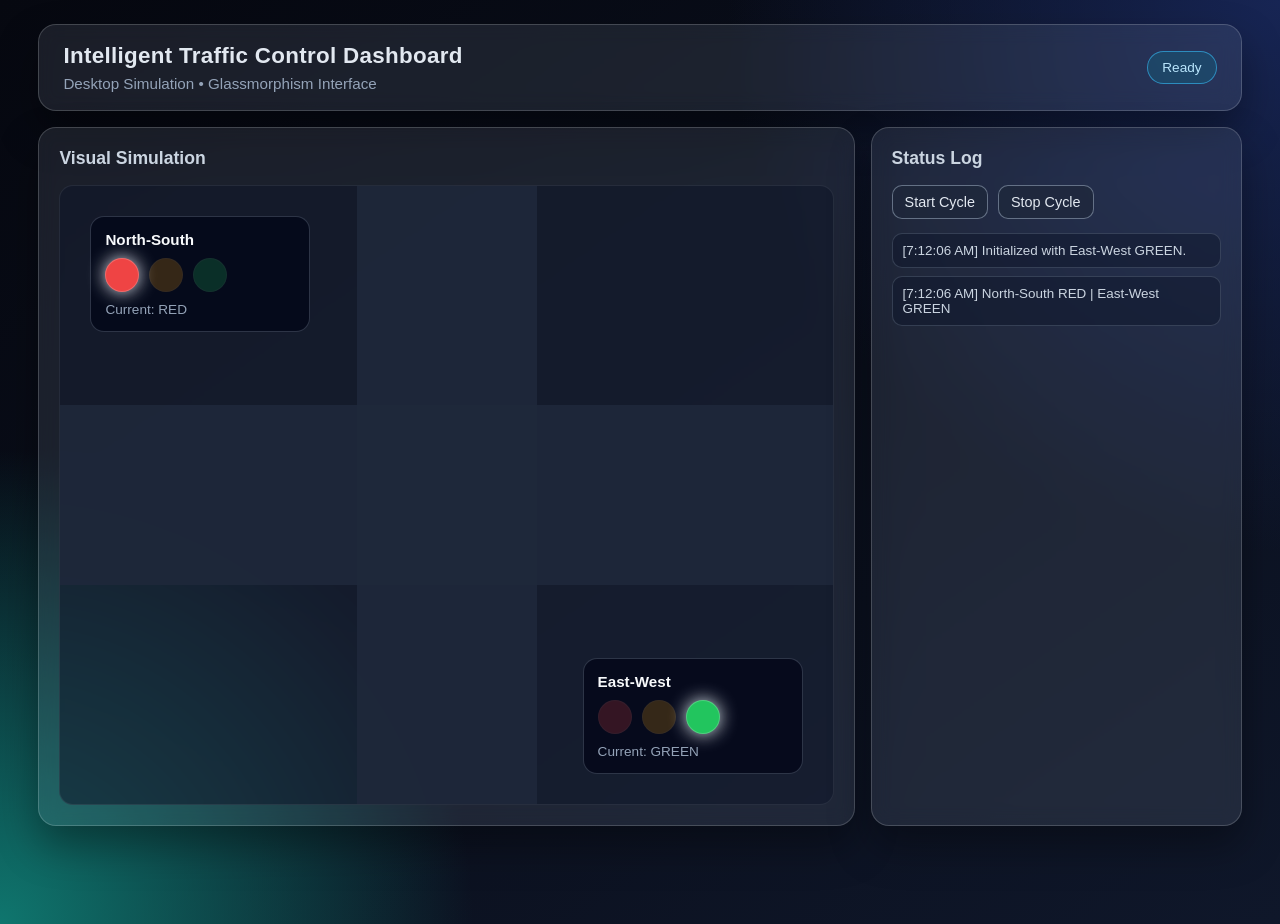
==== intelligent-traffic-control/index.html @ 65a834b0 "prompt: Act as a Senior Full-Stack Web Architect. Build an 'Intelligent Traffic Control Dashboard' u" ====
<!DOCTYPE html>
<html lang="en">
<head>
  <meta charset="UTF-8" />
  <meta name="viewport" content="width=device-width, initial-scale=1.0" />
  <title>Intelligent Traffic Control Dashboard</title>
  <link rel="stylesheet" href="style.css" />
</head>
<body>
  <div class="app-shell">
    <header class="top-bar glass-panel">
      <div>
        <h1>Intelligent Traffic Control Dashboard</h1>
        <p>Desktop Simulation • Glassmorphism Interface</p>
      </div>
      <div class="system-pill" id="systemStatePill">Initializing...</div>
    </header>

    <main class="dashboard-grid">
      <section class="simulation glass-panel" aria-label="Visual Simulation">
        <h2>Visual Simulation</h2>

        <div class="intersection">
          <div class="road road-vertical"></div>
          <div class="road road-horizontal"></div>

          <div class="junction-card north-south-card">
            <h3>North-South</h3>
            <div class="light-stack" id="northSouthLights">
              <div class="light red" id="nsRed"></div>
              <div class="light yellow" id="nsYellow"></div>
              <div class="light green" id="nsGreen"></div>
            </div>
            <p class="phase-text" id="nsPhaseText">Current: RED</p>
          </div>

          <div class="junction-card east-west-card">
            <h3>East-West</h3>
            <div class="light-stack" id="eastWestLights">
              <div class="light red" id="ewRed"></div>
              <div class="light yellow" id="ewYellow"></div>
              <div class="light green" id="ewGreen"></div>
            </div>
            <p class="phase-text" id="ewPhaseText">Current: RED</p>
          </div>
        </div>
      </section>

      <aside class="status-log glass-panel" aria-label="Status Log">
        <h2>Status Log</h2>
        <div class="controls">
          <button id="startBtn">Start Cycle</button>
          <button id="stopBtn">Stop Cycle</button>
        </div>
        <ul id="logList"></ul>
      </aside>
    </main>
  </div>

  <script src="script.js" defer></script>
</body>
</html>
---- intelligent-traffic-control/style.css ----
:root {
  --bg-0: #060810;
  --bg-1: #0f172a;
  --panel: rgba(148, 163, 184, 0.14);
  --panel-border: rgba(255, 255, 255, 0.18);
  --text-main: #e2e8f0;
  --text-subtle: #94a3b8;
  --accent: #38bdf8;
  --danger: #ef4444;
  --warning: #f59e0b;
  --safe: #22c55e;
}

* {
  box-sizing: border-box;
}

body {
  margin: 0;
  min-height: 100vh;
  font-family: Inter, Segoe UI, Arial, sans-serif;
  color: var(--text-main);
  background: radial-gradient(circle at top right, #172554 0%, transparent 35%),
              radial-gradient(circle at bottom left, #0f766e 0%, transparent 30%),
              linear-gradient(145deg, var(--bg-0), var(--bg-1));
}

.app-shell {
  width: min(1400px, 94vw);
  margin: 24px auto;
  display: grid;
  gap: 16px;
}

.glass-panel {
  background: var(--panel);
  border: 1px solid var(--panel-border);
  border-radius: 18px;
  backdrop-filter: blur(10px);
  -webkit-backdrop-filter: blur(10px);
  box-shadow: 0 20px 40px rgba(0, 0, 0, 0.35);
}

.top-bar {
  padding: 18px 24px;
  display: flex;
  align-items: center;
  justify-content: space-between;
}

.top-bar h1 {
  margin: 0;
  font-size: 1.4rem;
  letter-spacing: 0.3px;
}

.top-bar p {
  margin: 6px 0 0;
  color: var(--text-subtle);
  font-size: 0.95rem;
}

.system-pill {
  padding: 8px 14px;
  border-radius: 999px;
  font-size: 0.85rem;
  border: 1px solid rgba(56, 189, 248, 0.6);
  color: #bae6fd;
  background: rgba(14, 116, 144, 0.3);
}

.dashboard-grid {
  display: grid;
  grid-template-columns: 2.2fr 1fr;
  gap: 16px;
}

.simulation,
.status-log {
  padding: 20px;
}

.simulation h2,
.status-log h2 {
  margin: 0 0 16px;
  font-size: 1.1rem;
  color: #cbd5e1;
}

.intersection {
  height: 620px;
  position: relative;
  border-radius: 14px;
  overflow: hidden;
  border: 1px solid rgba(255, 255, 255, 0.08);
  background: rgba(15, 23, 42, 0.55);
}

.road {
  position: absolute;
  background: rgba(30, 41, 59, 0.9);
}

.road-vertical {
  width: 180px;
  height: 100%;
  left: 50%;
  top: 0;
  transform: translateX(-50%);
}

.road-horizontal {
  width: 100%;
  height: 180px;
  left: 0;
  top: 50%;
  transform: translateY(-50%);
}

.junction-card {
  position: absolute;
  width: 220px;
  padding: 14px;
  border-radius: 14px;
  background: rgba(2, 6, 23, 0.75);
  border: 1px solid rgba(148, 163, 184, 0.28);
}

.north-south-card {
  top: 30px;
  left: 30px;
}

.east-west-card {
  right: 30px;
  bottom: 30px;
}

.junction-card h3 {
  margin: 0 0 10px;
  font-size: 0.95rem;
  color: #f8fafc;
}

.light-stack {
  display: flex;
  gap: 10px;
}

.light {
  width: 34px;
  height: 34px;
  border-radius: 50%;
  opacity: 0.2;
  border: 1px solid rgba(255, 255, 255, 0.2);
  transition: opacity 0.25s ease, box-shadow 0.25s ease;
}

.light.red {
  background: var(--danger);
}

.light.yellow {
  background: var(--warning);
}

.light.green {
  background: var(--safe);
}

.light.active {
  opacity: 1;
  box-shadow: 0 0 18px currentColor;
}

.phase-text {
  margin: 10px 0 0;
  color: var(--text-subtle);
  font-size: 0.85rem;
}

.controls {
  display: flex;
  gap: 10px;
  margin-bottom: 14px;
}

button {
  border: 1px solid rgba(148, 163, 184, 0.6);
  background: rgba(30, 41, 59, 0.7);
  color: var(--text-main);
  padding: 8px 12px;
  border-radius: 10px;
  cursor: pointer;
  font-size: 0.9rem;
}

button:hover {
  border-color: rgba(56, 189, 248, 0.8);
}

#logList {
  list-style: none;
  margin: 0;
  padding: 0;
  max-height: 560px;
  overflow-y: auto;
  display: grid;
  gap: 8px;
}

#logList li {
  padding: 9px 10px;
  border-radius: 10px;
  border: 1px solid rgba(148, 163, 184, 0.25);
  background: rgba(15, 23, 42, 0.5);
  color: #cbd5e1;
  font-size: 0.84rem;
}
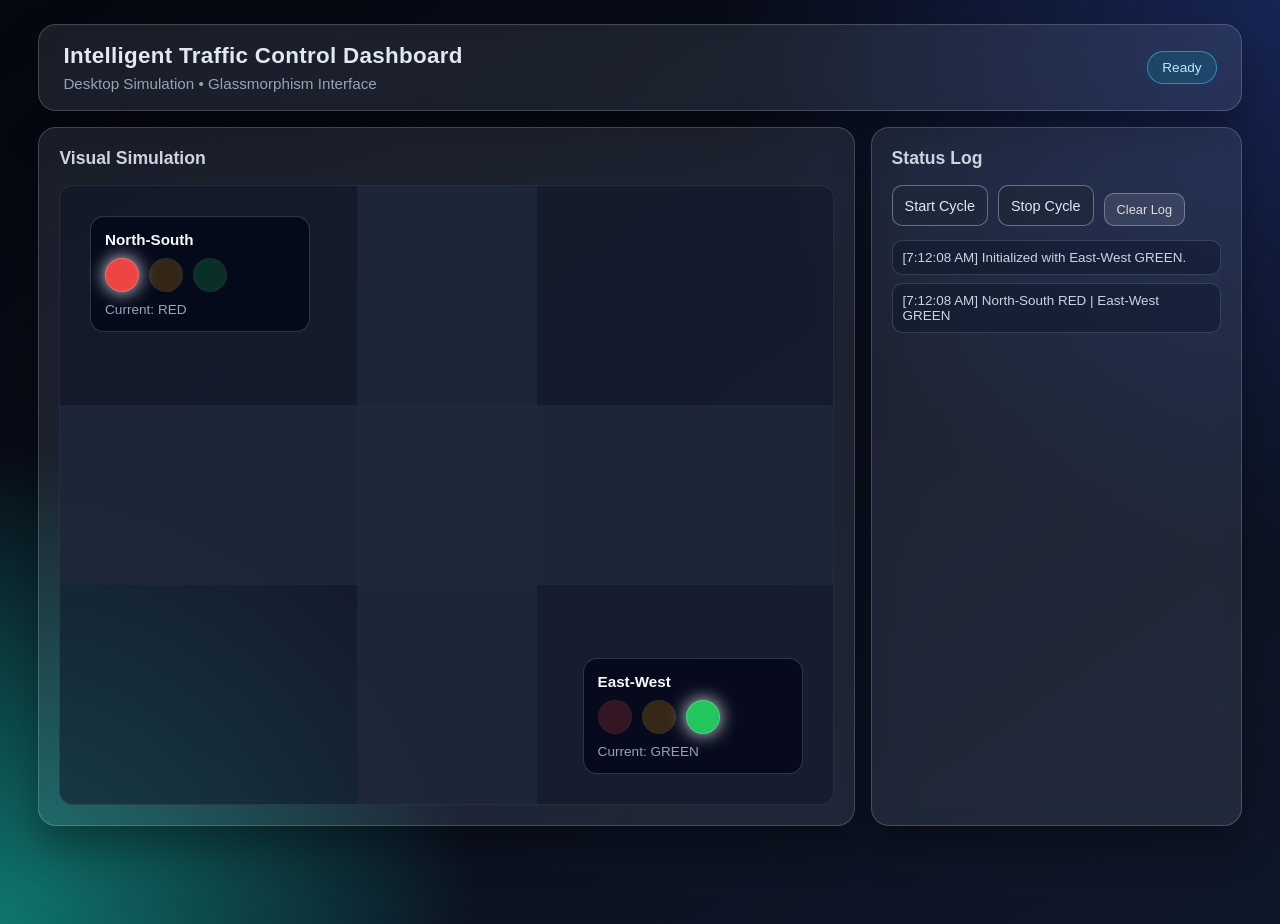
==== commit 2987be70: "feat: manually implement log clearing functionality" ====
--- a/intelligent-traffic-control/index.html
+++ b/intelligent-traffic-control/index.html
@@ -51,6 +51,7 @@
         <div class="controls">
           <button id="startBtn">Start Cycle</button>
           <button id="stopBtn">Stop Cycle</button>
+          <button id="clearLogBtn" class="secondary-btn">Clear Log</button>
         </div>
         <ul id="logList"></ul>
       </aside>
--- a/intelligent-traffic-control/style.css
+++ b/intelligent-traffic-control/style.css
@@ -217,3 +217,38 @@
   color: #cbd5e1;
   font-size: 0.84rem;
 }
+
+
+/* --- For Mobile Screens --- */
+@media (max-width: 768px) {
+  /* Put boxes in one straight line (top and bottom) */
+  .dashboard-grid { 
+    grid-template-columns: 1fr !important;
+    gap: 20px;
+  }
+  
+  /* Make the outside space smaller */
+  body {
+    padding: 10px;
+  }
+
+  /* Keep the log box small and add a scrollbar */
+  .status-log {
+    max-height: 300px;
+    overflow-y: auto;
+  }
+}
+
+
+
+.secondary-btn {
+  background: rgba(255, 255, 255, 0.1) !important;
+  color: #ddd !important;
+  margin-top: 8px;
+  font-size: 0.8rem !important;
+}
+
+.secondary-btn:hover {
+  background: rgba(255, 255, 255, 0.2) !important;
+  color: #fff !important;
+}
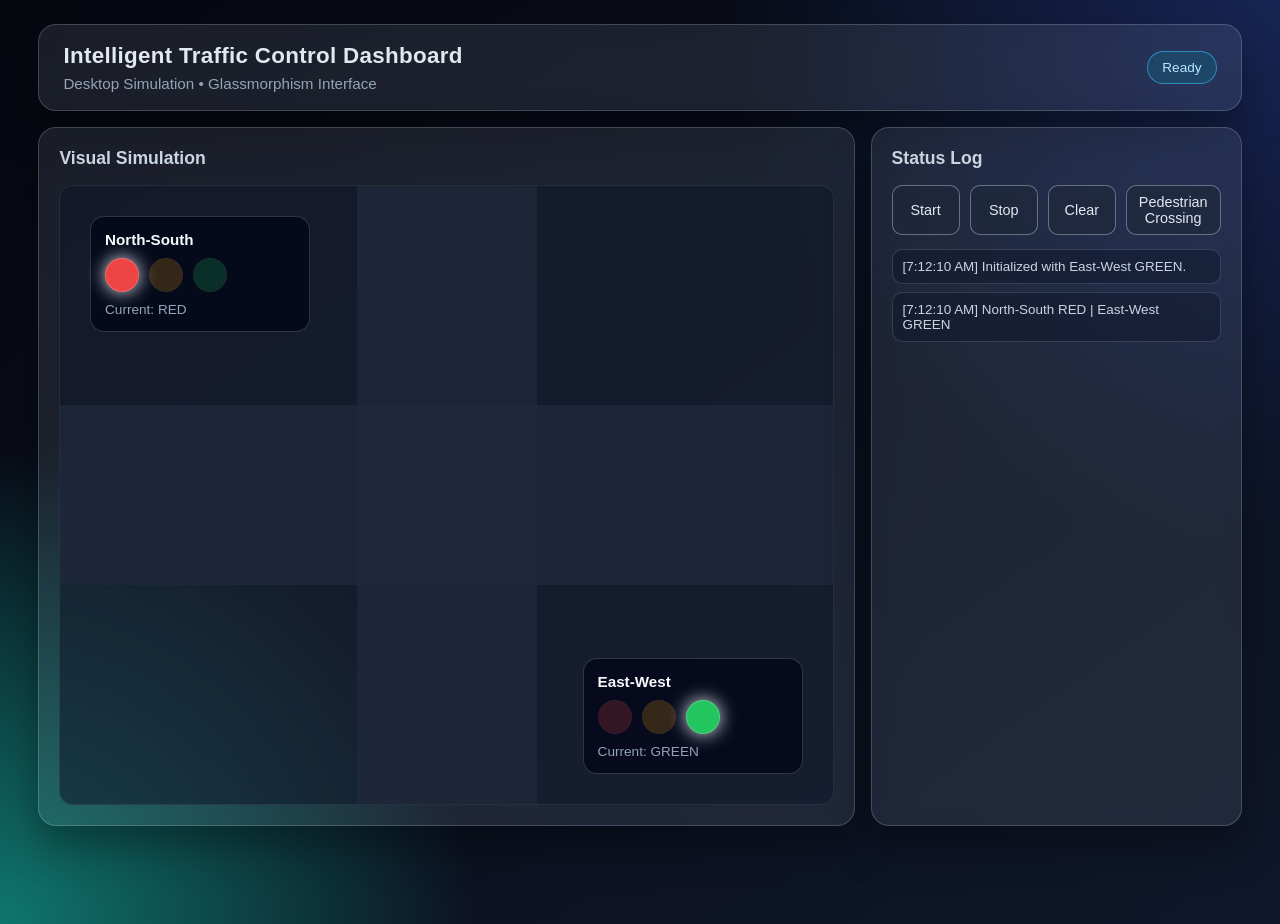
==== commit f82470a9: "prompt: Prompt: I need to add a "Pedestrian Crossing" feature to my traffic light simulator without " ====
--- a/intelligent-traffic-control/index.html
+++ b/intelligent-traffic-control/index.html
@@ -49,9 +49,9 @@
       <aside class="status-log glass-panel" aria-label="Status Log">
         <h2>Status Log</h2>
         <div class="controls">
-          <button id="startBtn">Start Cycle</button>
-          <button id="stopBtn">Stop Cycle</button>
-          <button id="clearLogBtn" class="secondary-btn">Clear Log</button>
+          <button id="startBtn">Start</button>
+          <button id="stopBtn">Stop</button>
+          <button id="clearLogBtn" class="secondary-btn">Clear</button>
         </div>
         <ul id="logList"></ul>
       </aside>
--- a/intelligent-traffic-control/style.css
+++ b/intelligent-traffic-control/style.css
@@ -183,6 +183,10 @@
   display: flex;
   gap: 10px;
   margin-bottom: 14px;
+}
+
+.controls button {
+  flex: 1;
 }
 
 button {
@@ -242,13 +246,5 @@
 
 
 .secondary-btn {
-  background: rgba(255, 255, 255, 0.1) !important;
-  color: #ddd !important;
-  margin-top: 8px;
-  font-size: 0.8rem !important;
-}
-
-.secondary-btn:hover {
-  background: rgba(255, 255, 255, 0.2) !important;
-  color: #fff !important;
+  margin-top: 0;
 }
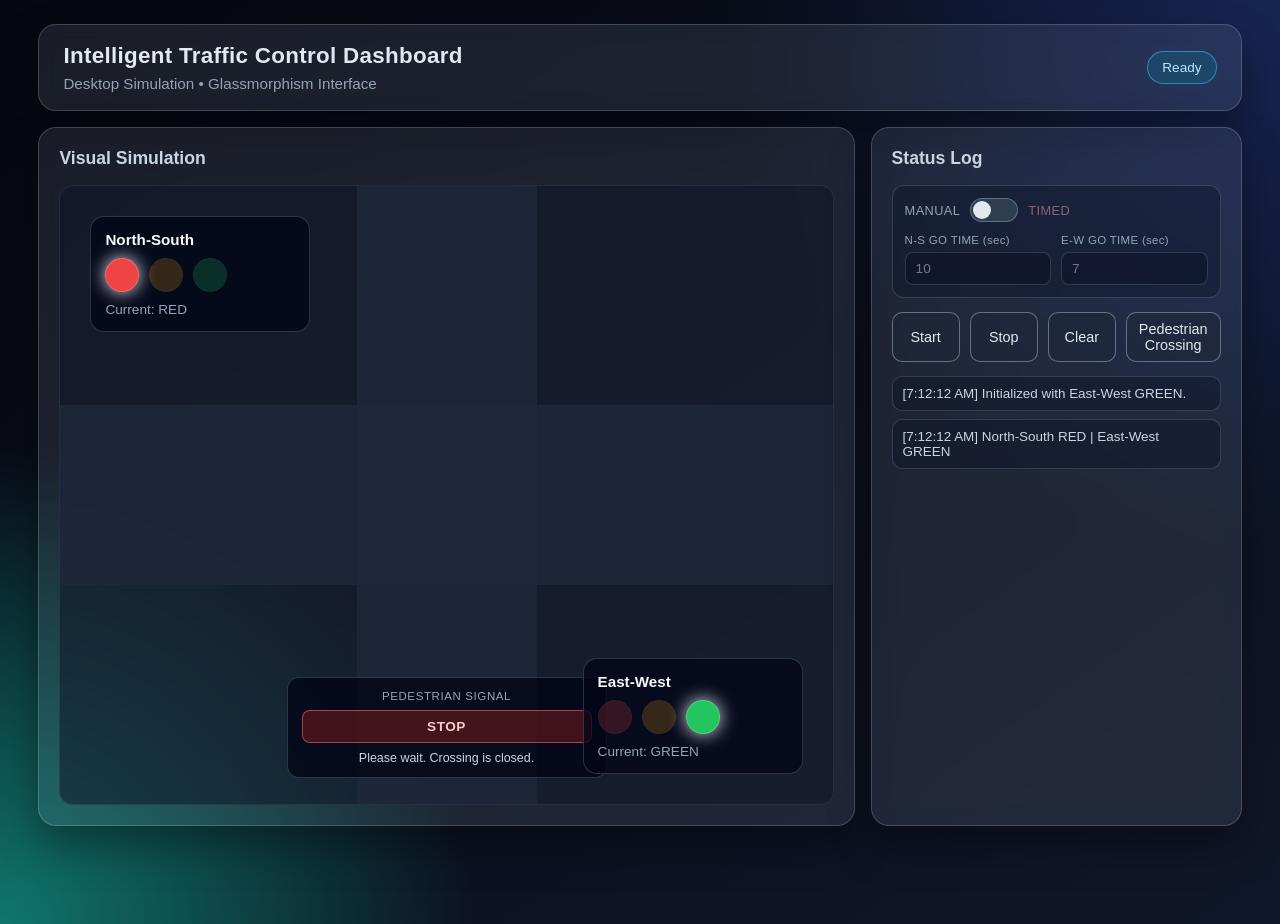
==== commit 52d220a2: "feat: add timed controls and pedestrian signal states -Added Manual/Timed toggle and per-direction G" ====
--- a/intelligent-traffic-control/index.html
+++ b/intelligent-traffic-control/index.html
@@ -24,6 +24,12 @@
           <div class="road road-vertical"></div>
           <div class="road road-horizontal"></div>
 
+          <div class="pedestrian-widget" aria-live="polite" aria-label="Pedestrian Signal">
+            <p class="pedestrian-title">Pedestrian Signal</p>
+            <div class="pedestrian-indicator stop" id="pedIndicator">STOP</div>
+            <p class="pedestrian-hint" id="pedHintText">Please wait. Crossing is closed.</p>
+          </div>
+
           <div class="junction-card north-south-card">
             <h3>North-South</h3>
             <div class="light-stack" id="northSouthLights">
@@ -48,6 +54,28 @@
 
       <aside class="status-log glass-panel" aria-label="Status Log">
         <h2>Status Log</h2>
+        <section class="control-panel" aria-label="Simulation Controls">
+          <div class="mode-row">
+            <span class="mode-label">Manual</span>
+            <label class="mode-switch" for="modeToggle">
+              <input type="checkbox" id="modeToggle" aria-label="Timed mode" />
+              <span class="slider" aria-hidden="true"></span>
+            </label>
+            <span class="mode-label timed" id="modeText">Timed</span>
+          </div>
+
+          <div class="timed-input-grid" id="timedInputs">
+            <label>
+              N-S GO TIME (sec)
+              <input type="number" id="nsDurationInput" min="3" max="120" step="1" value="10" />
+            </label>
+            <label>
+              E-W GO TIME (sec)
+              <input type="number" id="ewDurationInput" min="3" max="120" step="1" value="7" />
+            </label>
+          </div>
+        </section>
+
         <div class="controls">
           <button id="startBtn">Start</button>
           <button id="stopBtn">Stop</button>
--- a/intelligent-traffic-control/style.css
+++ b/intelligent-traffic-control/style.css
@@ -136,6 +136,61 @@
   bottom: 30px;
 }
 
+.pedestrian-widget {
+  position: absolute;
+  left: 50%;
+  bottom: 26px;
+  transform: translateX(-50%);
+  width: min(320px, calc(100% - 40px));
+  padding: 12px 14px;
+  border-radius: 12px;
+  background: rgba(2, 6, 23, 0.78);
+  border: 1px solid rgba(148, 163, 184, 0.28);
+  text-align: center;
+}
+
+.pedestrian-title {
+  margin: 0 0 8px;
+  font-size: 0.72rem;
+  letter-spacing: 0.6px;
+  text-transform: uppercase;
+  color: var(--text-subtle);
+}
+
+.pedestrian-indicator {
+  width: 100%;
+  padding: 8px 10px;
+  border-radius: 8px;
+  font-size: 0.85rem;
+  letter-spacing: 0.5px;
+  font-weight: 600;
+  border: 1px solid transparent;
+}
+
+.pedestrian-indicator.stop {
+  color: #fecaca;
+  background: rgba(127, 29, 29, 0.5);
+  border-color: rgba(248, 113, 113, 0.55);
+}
+
+.pedestrian-indicator.wait {
+  color: #fde68a;
+  background: rgba(120, 53, 15, 0.45);
+  border-color: rgba(251, 191, 36, 0.55);
+}
+
+.pedestrian-indicator.walk {
+  color: #bbf7d0;
+  background: rgba(20, 83, 45, 0.52);
+  border-color: rgba(74, 222, 128, 0.6);
+}
+
+.pedestrian-hint {
+  margin: 8px 0 0;
+  font-size: 0.78rem;
+  color: #cbd5e1;
+}
+
 .junction-card h3 {
   margin: 0 0 10px;
   font-size: 0.95rem;
@@ -183,6 +238,103 @@
   display: flex;
   gap: 10px;
   margin-bottom: 14px;
+}
+
+.control-panel {
+  margin-bottom: 14px;
+  padding: 12px;
+  border-radius: 12px;
+  border: 1px solid rgba(148, 163, 184, 0.25);
+  background: rgba(15, 23, 42, 0.45);
+}
+
+.mode-row {
+  display: flex;
+  align-items: center;
+  gap: 10px;
+  margin-bottom: 12px;
+}
+
+.mode-label {
+  font-size: 0.8rem;
+  color: var(--text-subtle);
+  letter-spacing: 0.4px;
+  text-transform: uppercase;
+}
+
+.mode-label.timed {
+  color: #fda4af;
+}
+
+.mode-switch {
+  position: relative;
+  width: 48px;
+  height: 24px;
+  display: inline-block;
+}
+
+.mode-switch input {
+  opacity: 0;
+  width: 0;
+  height: 0;
+}
+
+.slider {
+  position: absolute;
+  inset: 0;
+  cursor: pointer;
+  border-radius: 999px;
+  background: rgba(51, 65, 85, 0.9);
+  border: 1px solid rgba(148, 163, 184, 0.5);
+  transition: background 0.2s ease;
+}
+
+.slider::before {
+  content: "";
+  position: absolute;
+  width: 18px;
+  height: 18px;
+  left: 2px;
+  top: 2px;
+  border-radius: 50%;
+  background: #e2e8f0;
+  transition: transform 0.2s ease;
+}
+
+.mode-switch input:checked + .slider {
+  background: rgba(15, 118, 110, 0.65);
+}
+
+.mode-switch input:checked + .slider::before {
+  transform: translateX(24px);
+}
+
+.timed-input-grid {
+  display: grid;
+  grid-template-columns: 1fr 1fr;
+  gap: 10px;
+}
+
+.timed-input-grid label {
+  display: grid;
+  gap: 6px;
+  font-size: 0.72rem;
+  color: var(--text-subtle);
+  letter-spacing: 0.3px;
+}
+
+.timed-input-grid input {
+  width: 100%;
+  border: 1px solid rgba(148, 163, 184, 0.5);
+  background: rgba(2, 6, 23, 0.65);
+  color: var(--text-main);
+  padding: 8px 10px;
+  border-radius: 8px;
+  font-size: 0.85rem;
+}
+
+.timed-input-grid input:disabled {
+  opacity: 0.45;
 }
 
 .controls button {
@@ -241,6 +393,14 @@
     max-height: 300px;
     overflow-y: auto;
   }
+
+  .timed-input-grid {
+    grid-template-columns: 1fr;
+  }
+
+  .pedestrian-widget {
+    bottom: 14px;
+  }
 }
 
 
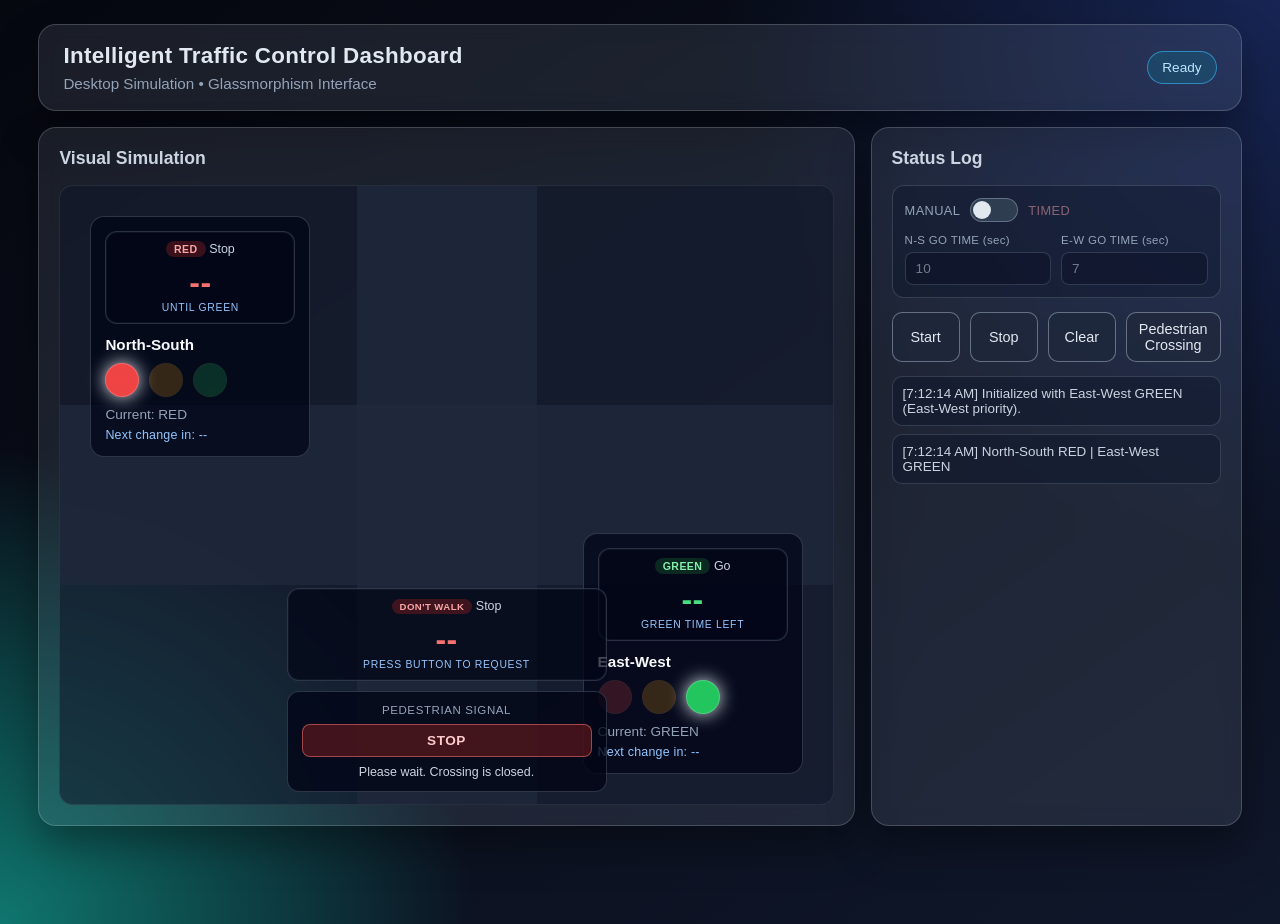
==== commit a98955ee: "feat: improve traffic cycle and pedestrian request logic AI updated traffic cycle timing/countdown b" ====
--- a/intelligent-traffic-control/index.html
+++ b/intelligent-traffic-control/index.html
@@ -24,13 +24,12 @@
           <div class="road road-vertical"></div>
           <div class="road road-horizontal"></div>
 
-          <div class="pedestrian-widget" aria-live="polite" aria-label="Pedestrian Signal">
-            <p class="pedestrian-title">Pedestrian Signal</p>
-            <div class="pedestrian-indicator stop" id="pedIndicator">STOP</div>
-            <p class="pedestrian-hint" id="pedHintText">Please wait. Crossing is closed.</p>
-          </div>
-
           <div class="junction-card north-south-card">
+            <article class="timer-card" id="nsTimerCard" data-state="red">
+              <p class="timer-head"><span class="timer-badge" id="nsTimerBadge">RED</span> <span id="nsTimerAction">Stop</span></p>
+              <p class="timer-value" id="nsTimerValue">--</p>
+              <p class="timer-sub" id="nsTimerSub">UNTIL GREEN</p>
+            </article>
             <h3>North-South</h3>
             <div class="light-stack" id="northSouthLights">
               <div class="light red" id="nsRed"></div>
@@ -38,9 +37,15 @@
               <div class="light green" id="nsGreen"></div>
             </div>
             <p class="phase-text" id="nsPhaseText">Current: RED</p>
+            <p class="countdown-text" id="nsCountdownText">Next change in: --</p>
           </div>
 
           <div class="junction-card east-west-card">
+            <article class="timer-card" id="ewTimerCard" data-state="green">
+              <p class="timer-head"><span class="timer-badge" id="ewTimerBadge">GREEN</span> <span id="ewTimerAction">Go</span></p>
+              <p class="timer-value" id="ewTimerValue">--</p>
+              <p class="timer-sub" id="ewTimerSub">GREEN TIME LEFT</p>
+            </article>
             <h3>East-West</h3>
             <div class="light-stack" id="eastWestLights">
               <div class="light red" id="ewRed"></div>
@@ -48,6 +53,21 @@
               <div class="light green" id="ewGreen"></div>
             </div>
             <p class="phase-text" id="ewPhaseText">Current: RED</p>
+            <p class="countdown-text" id="ewCountdownText">Next change in: --</p>
+          </div>
+
+          <div class="pedestrian-stack">
+            <article class="timer-card pedestrian-timer-card" id="pedTimerCard" data-state="red">
+              <p class="timer-head"><span class="timer-badge" id="pedTimerBadge">DON'T WALK</span> <span id="pedTimerAction">Stop</span></p>
+              <p class="timer-value" id="pedTimerValue">--</p>
+              <p class="timer-sub" id="pedTimerSub">PRESS BUTTON TO REQUEST</p>
+            </article>
+
+            <div class="pedestrian-widget" aria-live="polite" aria-label="Pedestrian Signal">
+              <p class="pedestrian-title">Pedestrian Signal</p>
+              <div class="pedestrian-indicator stop" id="pedIndicator">STOP</div>
+              <p class="pedestrian-hint" id="pedHintText">Please wait. Crossing is closed.</p>
+            </div>
           </div>
         </div>
       </section>
--- a/intelligent-traffic-control/style.css
+++ b/intelligent-traffic-control/style.css
@@ -96,6 +96,82 @@
   background: rgba(15, 23, 42, 0.55);
 }
 
+.timer-card {
+  min-height: 92px;
+  padding: 10px 12px;
+  margin-bottom: 12px;
+  border-radius: 12px;
+  border: 1px solid rgba(148, 163, 184, 0.28);
+  background: rgba(2, 6, 23, 0.72);
+  box-shadow: inset 0 0 0 1px rgba(30, 41, 59, 0.35);
+  text-align: center;
+}
+
+.timer-head {
+  margin: 0;
+  font-size: 0.78rem;
+  color: #cbd5e1;
+}
+
+.timer-badge {
+  padding: 2px 8px;
+  border-radius: 999px;
+  font-size: 0.66rem;
+  letter-spacing: 0.45px;
+  font-weight: 700;
+}
+
+.timer-value {
+  margin: 10px 0 4px;
+  font-size: 2rem;
+  line-height: 1;
+  font-weight: 700;
+  letter-spacing: 0.4px;
+}
+
+.timer-sub {
+  margin: 0;
+  font-size: 0.65rem;
+  letter-spacing: 0.7px;
+  color: #93c5fd;
+}
+
+.timer-card[data-state="red"] .timer-badge {
+  color: #fca5a5;
+  background: rgba(127, 29, 29, 0.45);
+}
+
+.timer-card[data-state="red"] .timer-value {
+  color: #f87171;
+}
+
+.timer-card[data-state="green"] .timer-badge {
+  color: #86efac;
+  background: rgba(20, 83, 45, 0.45);
+}
+
+.timer-card[data-state="green"] .timer-value {
+  color: #4ade80;
+}
+
+.timer-card[data-state="yellow"] .timer-badge {
+  color: #fde68a;
+  background: rgba(120, 53, 15, 0.45);
+}
+
+.timer-card[data-state="yellow"] .timer-value {
+  color: #fbbf24;
+}
+
+.pedestrian-timer-card {
+  margin-bottom: 0;
+  width: 100%;
+}
+
+.pedestrian-timer-card .timer-badge {
+  font-size: 0.6rem;
+}
+
 .road {
   position: absolute;
   background: rgba(30, 41, 59, 0.9);
@@ -136,12 +212,19 @@
   bottom: 30px;
 }
 
-.pedestrian-widget {
+.pedestrian-stack {
   position: absolute;
   left: 50%;
-  bottom: 26px;
+  bottom: 12px;
   transform: translateX(-50%);
   width: min(320px, calc(100% - 40px));
+  display: flex;
+  flex-direction: column;
+  gap: 10px;
+  z-index: 2;
+}
+
+.pedestrian-widget {
   padding: 12px 14px;
   border-radius: 12px;
   background: rgba(2, 6, 23, 0.78);
@@ -232,6 +315,13 @@
   margin: 10px 0 0;
   color: var(--text-subtle);
   font-size: 0.85rem;
+}
+
+.countdown-text {
+  margin: 6px 0 0;
+  color: #93c5fd;
+  font-size: 0.78rem;
+  letter-spacing: 0.2px;
 }
 
 .controls {
@@ -398,8 +488,44 @@
     grid-template-columns: 1fr;
   }
 
+  .timer-card {
+    min-height: 80px;
+    padding: 8px 10px;
+    margin-bottom: 8px;
+    font-size: 0.85rem;
+  }
+
+  .timer-value {
+    font-size: 1.4rem;
+  }
+
+  .north-south-card,
+  .east-west-card {
+    position: static;
+    width: auto;
+    margin: 12px;
+  }
+
+  .intersection {
+    height: auto;
+    display: flex;
+    flex-direction: column;
+    padding-top: 0;
+  }
+
+  .pedestrian-stack {
+    position: static;
+    transform: none;
+    width: auto;
+    gap: 8px;
+  }
+
   .pedestrian-widget {
-    bottom: 14px;
+    margin: 0;
+  }
+
+  .pedestrian-timer-card {
+    margin-bottom: 0;
   }
 }
 
